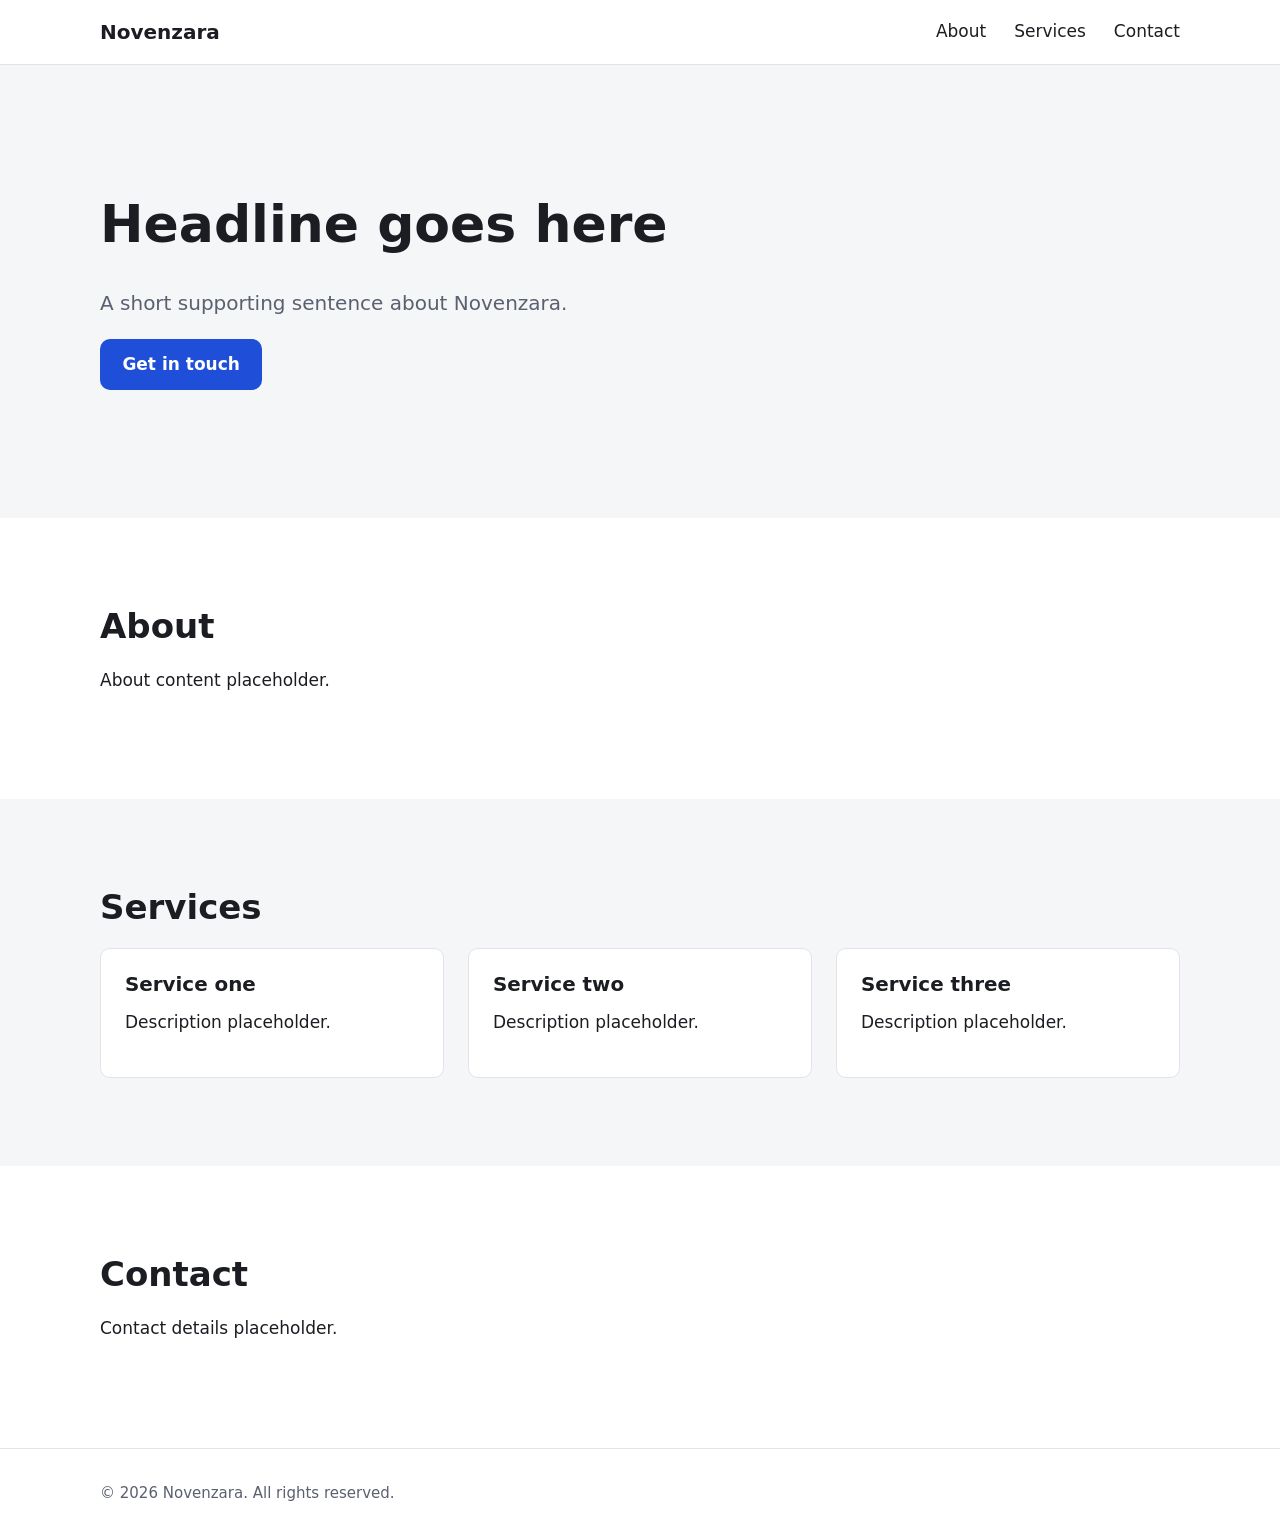
==== index.html @ 5299ceaf "Initial static site skeleton for GitHub Pages Co-Authored-By: Claude Opus 5.5 <noreply@anthropic.com" ====
<!doctype html>
<html lang="en">
<head>
  <meta charset="utf-8">
  <meta name="viewport" content="width=device-width, initial-scale=1">
  <title>Novenzara</title>
  <meta name="description" content="Novenzara — placeholder description.">
  <link rel="icon" href="assets/img/favicon.svg" type="image/svg+xml">
  <link rel="stylesheet" href="assets/css/style.css">
</head>
<body>
  <a class="skip-link" href="#main">Skip to content</a>

  <header class="site-header">
    <div class="container header-inner">
      <a class="brand" href="./">Novenzara</a>
      <button class="nav-toggle" aria-expanded="false" aria-controls="site-nav" aria-label="Toggle navigation">
        <span></span><span></span><span></span>
      </button>
      <nav id="site-nav" class="site-nav">
        <ul>
          <li><a href="#about">About</a></li>
          <li><a href="#services">Services</a></li>
          <li><a href="#contact">Contact</a></li>
        </ul>
      </nav>
    </div>
  </header>

  <main id="main">
    <section class="hero">
      <div class="container">
        <h1>Headline goes here</h1>
        <p class="lead">A short supporting sentence about Novenzara.</p>
        <a class="button" href="#contact">Get in touch</a>
      </div>
    </section>

    <section id="about" class="section">
      <div class="container">
        <h2>About</h2>
        <p>About content placeholder.</p>
      </div>
    </section>

    <section id="services" class="section section-alt">
      <div class="container">
        <h2>Services</h2>
        <div class="grid">
          <article class="card"><h3>Service one</h3><p>Description placeholder.</p></article>
          <article class="card"><h3>Service two</h3><p>Description placeholder.</p></article>
          <article class="card"><h3>Service three</h3><p>Description placeholder.</p></article>
        </div>
      </div>
    </section>

    <section id="contact" class="section">
      <div class="container">
        <h2>Contact</h2>
        <p>Contact details placeholder.</p>
      </div>
    </section>
  </main>

  <footer class="site-footer">
    <div class="container">
      <p>&copy; <span id="year"></span> Novenzara. All rights reserved.</p>
    </div>
  </footer>

  <script src="assets/js/main.js" defer></script>
</body>
</html>
---- assets/css/style.css ----
/* ---------- Design tokens ---------- */
:root {
  --color-bg: #ffffff;
  --color-bg-alt: #f5f6f8;
  --color-text: #1b1d22;
  --color-muted: #5b6070;
  --color-primary: #1f4fd8;
  --color-primary-contrast: #ffffff;
  --color-border: #e2e4ea;

  --font-sans: system-ui, -apple-system, "Segoe UI", Roboto, "Helvetica Neue", Arial, sans-serif;
  --max-width: 1120px;
  --gutter: 1.25rem;
  --radius: 10px;
  --header-height: 64px;
}

/* ---------- Base ---------- */
*, *::before, *::after { box-sizing: border-box; }
html { scroll-behavior: smooth; scroll-padding-top: var(--header-height); }
body {
  margin: 0;
  font-family: var(--font-sans);
  font-size: 1.0625rem;
  line-height: 1.6;
  color: var(--color-text);
  background: var(--color-bg);
}
img { max-width: 100%; height: auto; display: block; }
a { color: var(--color-primary); }
h1, h2, h3 { line-height: 1.2; margin: 0 0 0.6em; }
h1 { font-size: clamp(2rem, 5vw, 3.25rem); }
h2 { font-size: clamp(1.5rem, 3vw, 2.125rem); }
p { margin: 0 0 1em; }

.container { max-width: var(--max-width); margin: 0 auto; padding: 0 var(--gutter); }

.skip-link {
  position: absolute; left: -9999px; top: 0;
  background: var(--color-primary); color: var(--color-primary-contrast);
  padding: 0.5rem 1rem; z-index: 100;
}
.skip-link:focus { left: 0; }

/* ---------- Header / nav ---------- */
.site-header {
  position: sticky; top: 0; z-index: 50;
  background: rgba(255, 255, 255, 0.92);
  backdrop-filter: blur(8px);
  border-bottom: 1px solid var(--color-border);
}
.header-inner { display: flex; align-items: center; justify-content: space-between; height: var(--header-height); }
.brand { font-weight: 700; font-size: 1.25rem; color: var(--color-text); text-decoration: none; }
.site-nav ul { display: flex; gap: 1.75rem; list-style: none; margin: 0; padding: 0; }
.site-nav a { color: var(--color-text); text-decoration: none; font-weight: 500; }
.site-nav a:hover { color: var(--color-primary); }

.nav-toggle { display: none; background: none; border: 0; padding: 0.5rem; cursor: pointer; }
.nav-toggle span { display: block; width: 22px; height: 2px; margin: 5px 0; background: var(--color-text); }

@media (max-width: 720px) {
  .nav-toggle { display: block; }
  .site-nav {
    position: absolute; top: var(--header-height); left: 0; right: 0;
    background: var(--color-bg); border-bottom: 1px solid var(--color-border);
    display: none;
  }
  .site-nav.is-open { display: block; }
  .site-nav ul { flex-direction: column; gap: 0; padding: 0.5rem var(--gutter) 1rem; }
  .site-nav li a { display: block; padding: 0.6rem 0; }
}

/* ---------- Sections ---------- */
.hero { padding: clamp(4rem, 10vw, 8rem) 0; background: var(--color-bg-alt); }
.lead { font-size: 1.25rem; color: var(--color-muted); max-width: 40rem; }
.section { padding: clamp(3rem, 7vw, 5.5rem) 0; }
.section-alt { background: var(--color-bg-alt); }

.grid { display: grid; gap: 1.5rem; grid-template-columns: repeat(auto-fit, minmax(240px, 1fr)); }
.card {
  background: var(--color-bg); border: 1px solid var(--color-border);
  border-radius: var(--radius); padding: 1.5rem;
}

.button {
  display: inline-block; padding: 0.75rem 1.4rem;
  background: var(--color-primary); color: var(--color-primary-contrast);
  border-radius: var(--radius); text-decoration: none; font-weight: 600;
}
.button:hover { filter: brightness(1.08); }

/* ---------- Footer ---------- */
.site-footer { padding: 2rem 0; border-top: 1px solid var(--color-border); color: var(--color-muted); font-size: 0.9375rem; }
.site-footer p { margin: 0; }

.not-found { text-align: center; min-height: 70vh; display: flex; align-items: center; }
.not-found .lead { margin-left: auto; margin-right: auto; }
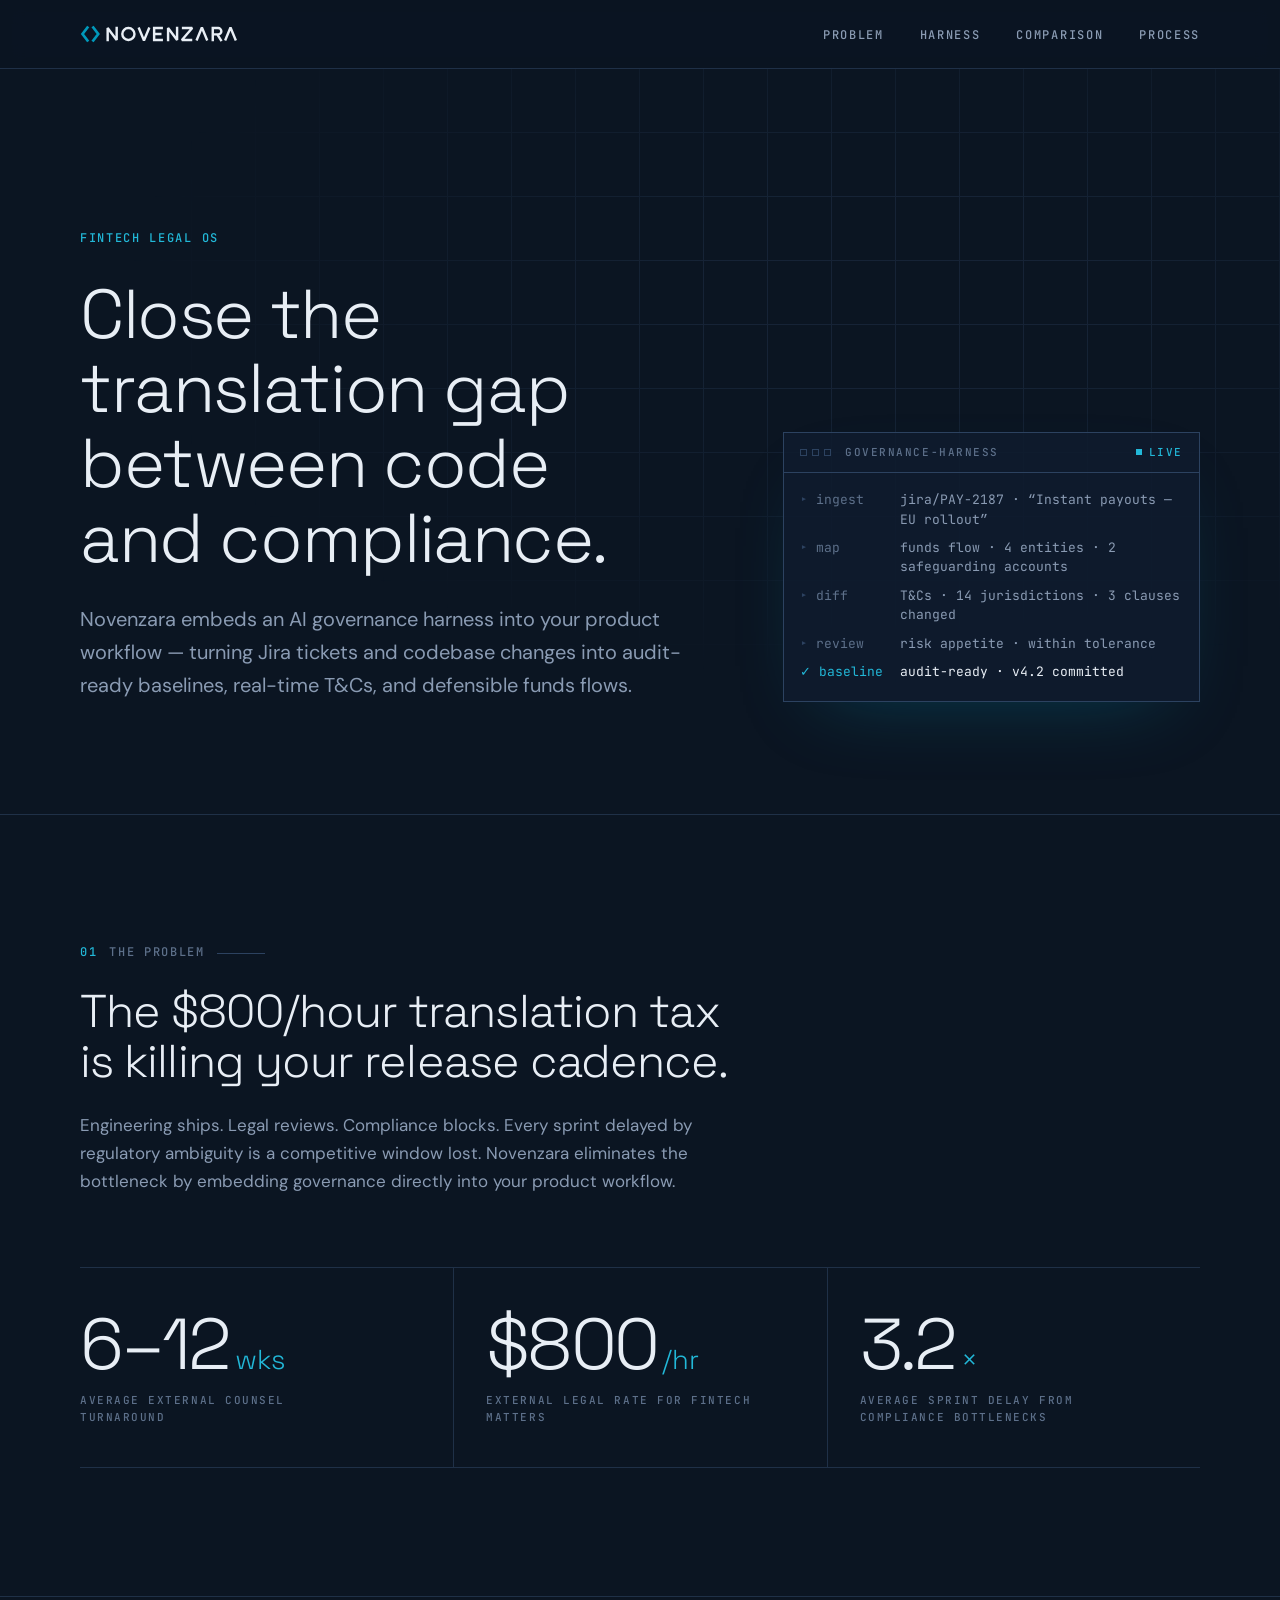
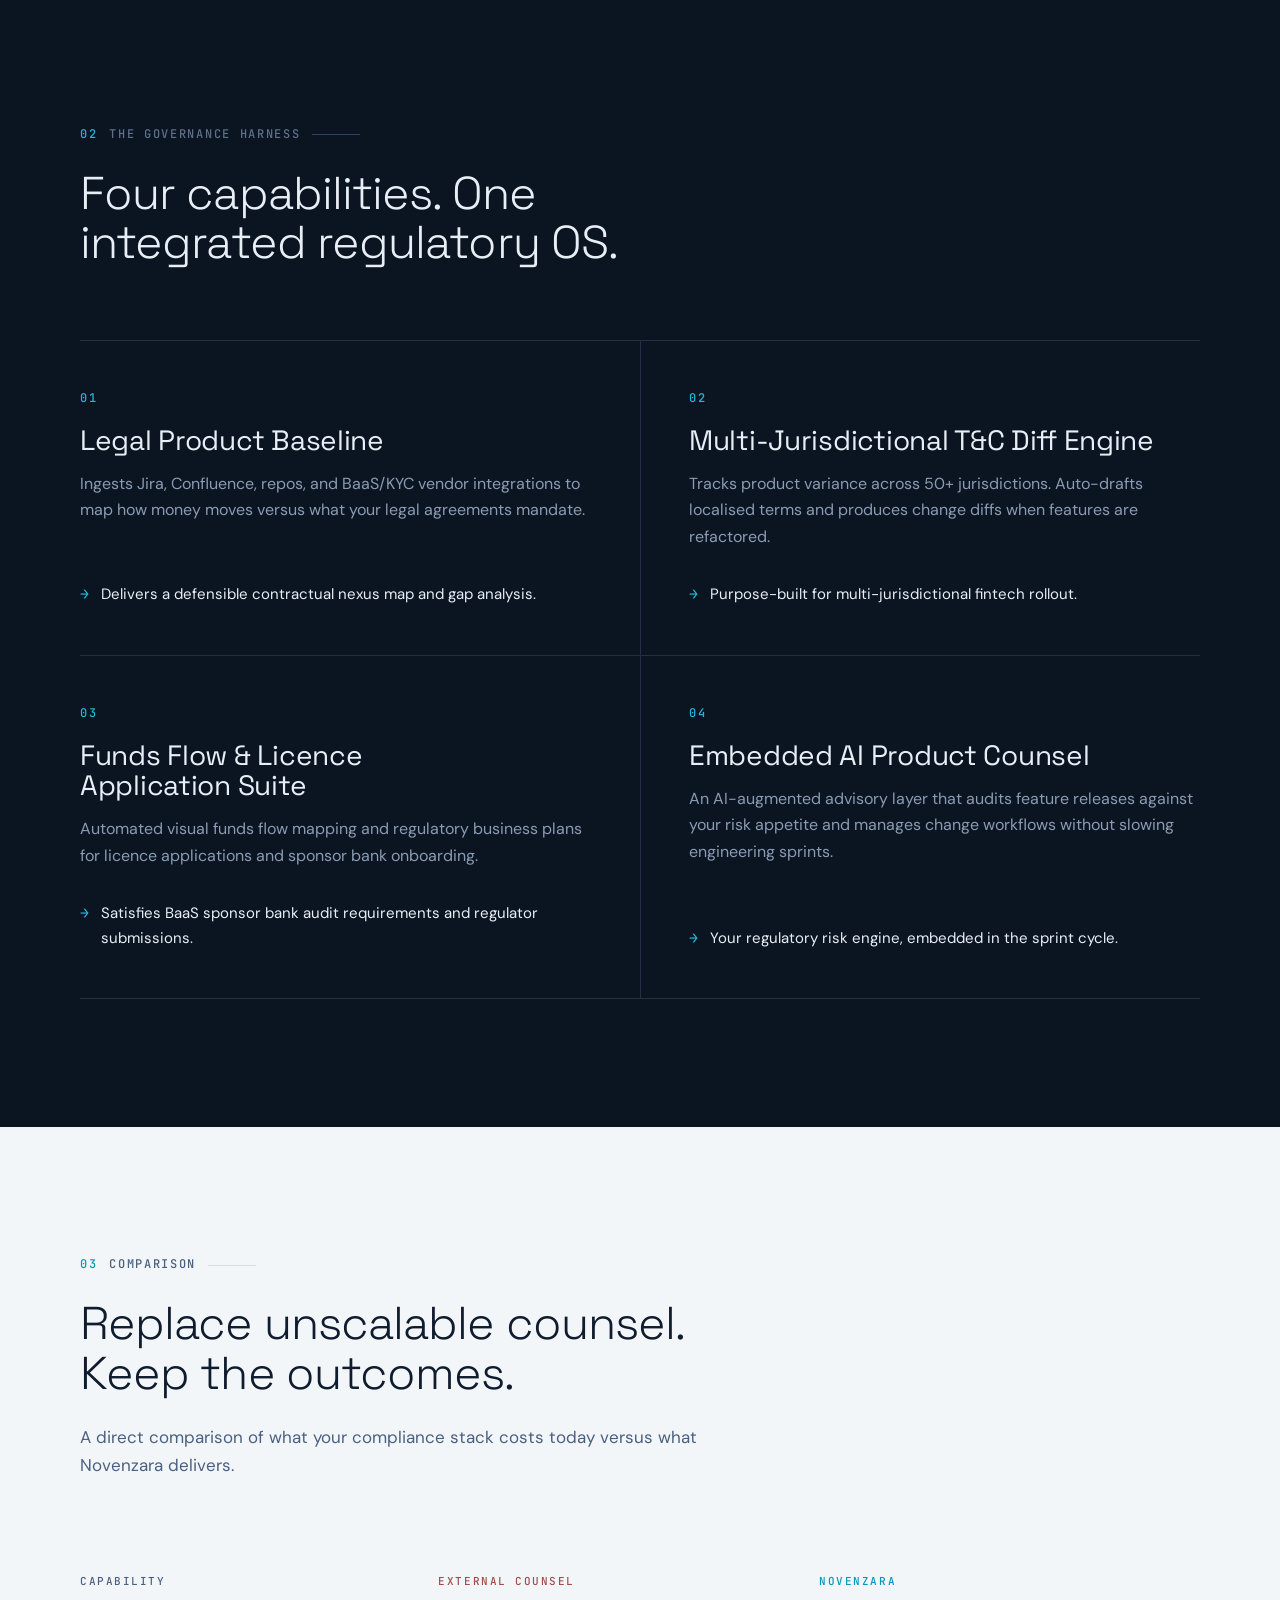
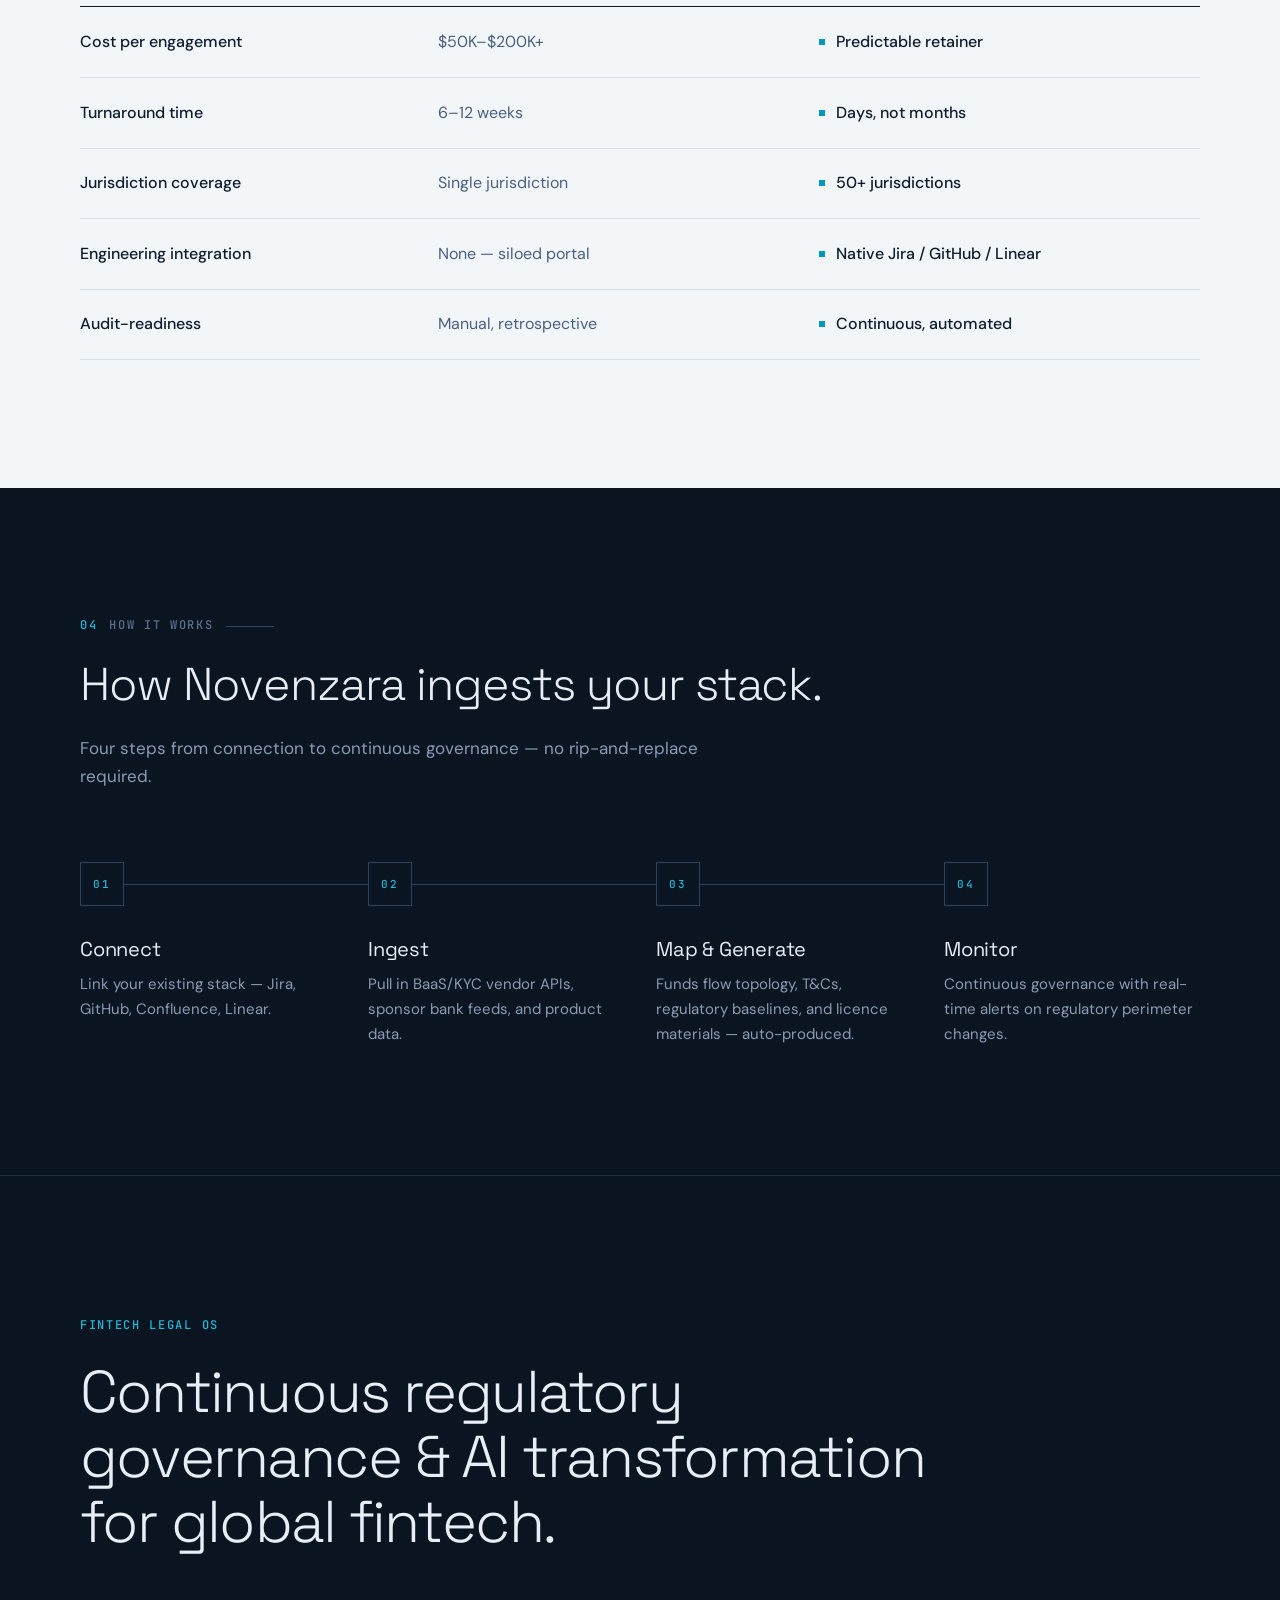
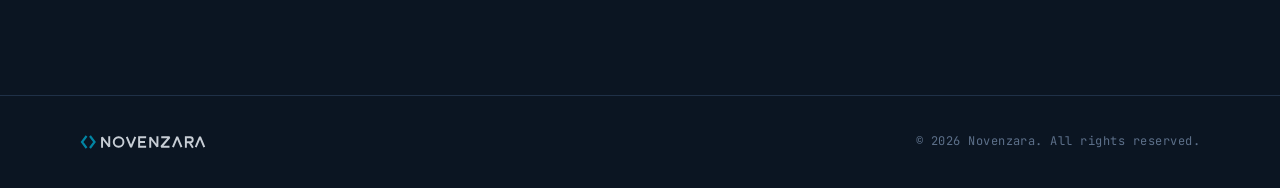
==== commit 2ea05832: "Build out Fintech Legal OS homepage Industrial, minimalist single page in the Novenzara brand: hero " ====
--- a/index.html
+++ b/index.html
@@ -3,68 +3,212 @@
 <head>
   <meta charset="utf-8">
   <meta name="viewport" content="width=device-width, initial-scale=1">
-  <title>Novenzara</title>
-  <meta name="description" content="Novenzara — placeholder description.">
+  <title>Novenzara — Fintech Legal OS &amp; Regulatory Governance</title>
+  <meta name="description" content="Novenzara embeds an AI governance harness into your product workflow — turning Jira tickets and codebase changes into audit-ready baselines, real-time T&amp;Cs, and defensible funds flows.">
+  <link rel="canonical" href="https://novenzara.com/">
+  <meta name="theme-color" content="#0b1522">
+
+  <meta property="og:type" content="website">
+  <meta property="og:url" content="https://novenzara.com/">
+  <meta property="og:title" content="Novenzara — Fintech Legal OS">
+  <meta property="og:description" content="Close the translation gap between code and compliance.">
+
   <link rel="icon" href="assets/img/favicon.svg" type="image/svg+xml">
+  <link rel="preconnect" href="https://fonts.googleapis.com">
+  <link rel="preconnect" href="https://fonts.gstatic.com" crossorigin>
+  <link rel="stylesheet" href="https://fonts.googleapis.com/css2?family=DM+Sans:opsz,wght@9..40,400;9..40,500&family=JetBrains+Mono:wght@400;500&family=Space+Grotesk:wght@300;400;500&display=swap">
   <link rel="stylesheet" href="assets/css/style.css">
+  <script>document.documentElement.classList.add('js')</script>
 </head>
 <body>
   <a class="skip-link" href="#main">Skip to content</a>
 
   <header class="site-header">
     <div class="container header-inner">
-      <a class="brand" href="./">Novenzara</a>
+      <a class="brand" href="./" aria-label="Novenzara home">
+        <img src="assets/img/logo.svg" alt="Novenzara" width="158" height="20">
+      </a>
       <button class="nav-toggle" aria-expanded="false" aria-controls="site-nav" aria-label="Toggle navigation">
-        <span></span><span></span><span></span>
+        <span></span><span></span>
       </button>
-      <nav id="site-nav" class="site-nav">
+      <nav id="site-nav" class="site-nav" aria-label="Primary">
         <ul>
-          <li><a href="#about">About</a></li>
-          <li><a href="#services">Services</a></li>
-          <li><a href="#contact">Contact</a></li>
+          <li><a href="#problem">Problem</a></li>
+          <li><a href="#harness">Harness</a></li>
+          <li><a href="#comparison">Comparison</a></li>
+          <li><a href="#process">Process</a></li>
         </ul>
       </nav>
     </div>
   </header>
 
   <main id="main">
+    <!-- Hero -->
     <section class="hero">
-      <div class="container">
-        <h1>Headline goes here</h1>
-        <p class="lead">A short supporting sentence about Novenzara.</p>
-        <a class="button" href="#contact">Get in touch</a>
-      </div>
-    </section>
-
-    <section id="about" class="section">
-      <div class="container">
-        <h2>About</h2>
-        <p>About content placeholder.</p>
-      </div>
-    </section>
-
-    <section id="services" class="section section-alt">
-      <div class="container">
-        <h2>Services</h2>
-        <div class="grid">
-          <article class="card"><h3>Service one</h3><p>Description placeholder.</p></article>
-          <article class="card"><h3>Service two</h3><p>Description placeholder.</p></article>
-          <article class="card"><h3>Service three</h3><p>Description placeholder.</p></article>
+      <div class="container hero-inner">
+        <div class="hero-copy">
+          <p class="eyebrow">Fintech Legal OS</p>
+          <h1>Close the translation gap between code and compliance.</h1>
+          <p class="lead">Novenzara embeds an AI governance harness into your product workflow — turning Jira tickets and codebase changes into audit-ready baselines, real-time T&amp;Cs, and defensible funds flows.</p>
         </div>
-      </div>
-    </section>
-
-    <section id="contact" class="section">
-      <div class="container">
-        <h2>Contact</h2>
-        <p>Contact details placeholder.</p>
+
+        <figure class="console reveal" aria-label="Illustration: the governance harness processing a product change">
+          <div class="console-bar">
+            <span class="console-dots" aria-hidden="true"><i></i><i></i><i></i></span>
+            <span>governance-harness</span>
+            <span class="console-status">live</span>
+          </div>
+          <ol class="console-log">
+            <li><span class="tag">ingest</span><span>jira/PAY-2187 · “Instant payouts — EU rollout”</span></li>
+            <li><span class="tag">map</span><span>funds flow · 4 entities · 2 safeguarding accounts</span></li>
+            <li><span class="tag">diff</span><span>T&amp;Cs · 14 jurisdictions · 3 clauses changed</span></li>
+            <li><span class="tag">review</span><span>risk appetite · within tolerance</span></li>
+            <li class="ok"><span class="tag">baseline</span><span>audit-ready · v4.2 committed</span></li>
+          </ol>
+        </figure>
+      </div>
+    </section>
+
+    <!-- 01 Problem -->
+    <section id="problem" class="section">
+      <div class="container">
+        <header class="section-head reveal">
+          <p class="index"><span>01</span> The problem</p>
+          <h2>The $800/hour translation tax is killing your release cadence.</h2>
+          <p class="section-lead">Engineering ships. Legal reviews. Compliance blocks. Every sprint delayed by regulatory ambiguity is a competitive window lost. Novenzara eliminates the bottleneck by embedding governance directly into your product workflow.</p>
+        </header>
+
+        <dl class="stats reveal">
+          <div class="stat">
+            <dt>Average external counsel turnaround</dt>
+            <dd>6–12<small>wks</small></dd>
+          </div>
+          <div class="stat">
+            <dt>External legal rate for fintech matters</dt>
+            <dd>$800<small>/hr</small></dd>
+          </div>
+          <div class="stat">
+            <dt>Average sprint delay from compliance bottlenecks</dt>
+            <dd>3.2<small>×</small></dd>
+          </div>
+        </dl>
+      </div>
+    </section>
+
+    <!-- 02 Harness -->
+    <section id="harness" class="section section-rule">
+      <div class="container">
+        <header class="section-head reveal">
+          <p class="index"><span>02</span> The governance harness</p>
+          <h2>Four capabilities. One integrated regulatory OS.</h2>
+        </header>
+
+        <div class="capabilities">
+          <article class="capability reveal">
+            <p class="cap-num">01</p>
+            <h3>Legal Product Baseline</h3>
+            <p>Ingests Jira, Confluence, repos, and BaaS/KYC vendor integrations to map how money moves versus what your legal agreements mandate.</p>
+            <p class="outcome">Delivers a defensible contractual nexus map and gap analysis.</p>
+          </article>
+          <article class="capability reveal">
+            <p class="cap-num">02</p>
+            <h3>Multi-Jurisdictional T&amp;C Diff Engine</h3>
+            <p>Tracks product variance across 50+ jurisdictions. Auto-drafts localised terms and produces change diffs when features are refactored.</p>
+            <p class="outcome">Purpose-built for multi-jurisdictional fintech rollout.</p>
+          </article>
+          <article class="capability reveal">
+            <p class="cap-num">03</p>
+            <h3>Funds Flow &amp; Licence Application Suite</h3>
+            <p>Automated visual funds flow mapping and regulatory business plans for licence applications and sponsor bank onboarding.</p>
+            <p class="outcome">Satisfies BaaS sponsor bank audit requirements and regulator submissions.</p>
+          </article>
+          <article class="capability reveal">
+            <p class="cap-num">04</p>
+            <h3>Embedded AI Product Counsel</h3>
+            <p>An AI-augmented advisory layer that audits feature releases against your risk appetite and manages change workflows without slowing engineering sprints.</p>
+            <p class="outcome">Your regulatory risk engine, embedded in the sprint cycle.</p>
+          </article>
+        </div>
+      </div>
+    </section>
+
+    <!-- 03 Comparison -->
+    <section id="comparison" class="section section-light">
+      <div class="container">
+        <header class="section-head reveal">
+          <p class="index"><span>03</span> Comparison</p>
+          <h2>Replace unscalable counsel. Keep the outcomes.</h2>
+          <p class="section-lead">A direct comparison of what your compliance stack costs today versus what Novenzara delivers.</p>
+        </header>
+
+        <div class="table-wrap reveal">
+          <table class="compare">
+            <thead>
+              <tr>
+                <th scope="col">Capability</th>
+                <th scope="col" class="col-ext">External counsel</th>
+                <th scope="col" class="col-nz">Novenzara</th>
+              </tr>
+            </thead>
+            <tbody>
+              <tr><th scope="row">Cost per engagement</th><td class="col-ext" data-label="External counsel">$50K–$200K+</td><td class="col-nz" data-label="Novenzara">Predictable retainer</td></tr>
+              <tr><th scope="row">Turnaround time</th><td class="col-ext" data-label="External counsel">6–12 weeks</td><td class="col-nz" data-label="Novenzara">Days, not months</td></tr>
+              <tr><th scope="row">Jurisdiction coverage</th><td class="col-ext" data-label="External counsel">Single jurisdiction</td><td class="col-nz" data-label="Novenzara">50+ jurisdictions</td></tr>
+              <tr><th scope="row">Engineering integration</th><td class="col-ext" data-label="External counsel">None — siloed portal</td><td class="col-nz" data-label="Novenzara">Native Jira / GitHub / Linear</td></tr>
+              <tr><th scope="row">Audit-readiness</th><td class="col-ext" data-label="External counsel">Manual, retrospective</td><td class="col-nz" data-label="Novenzara">Continuous, automated</td></tr>
+            </tbody>
+          </table>
+        </div>
+      </div>
+    </section>
+
+    <!-- 04 Process -->
+    <section id="process" class="section">
+      <div class="container">
+        <header class="section-head reveal">
+          <p class="index"><span>04</span> How it works</p>
+          <h2>How Novenzara ingests your stack.</h2>
+          <p class="section-lead">Four steps from connection to continuous governance — no rip-and-replace required.</p>
+        </header>
+
+        <ol class="steps reveal">
+          <li class="step">
+            <span class="step-num">01</span>
+            <h3>Connect</h3>
+            <p>Link your existing stack — Jira, GitHub, Confluence, Linear.</p>
+          </li>
+          <li class="step">
+            <span class="step-num">02</span>
+            <h3>Ingest</h3>
+            <p>Pull in BaaS/KYC vendor APIs, sponsor bank feeds, and product data.</p>
+          </li>
+          <li class="step">
+            <span class="step-num">03</span>
+            <h3>Map &amp; Generate</h3>
+            <p>Funds flow topology, T&amp;Cs, regulatory baselines, and licence materials — auto-produced.</p>
+          </li>
+          <li class="step">
+            <span class="step-num">04</span>
+            <h3>Monitor</h3>
+            <p>Continuous governance with real-time alerts on regulatory perimeter changes.</p>
+          </li>
+        </ol>
+      </div>
+    </section>
+
+    <!-- Closing statement -->
+    <section class="closing section-rule">
+      <div class="container reveal">
+        <p class="eyebrow">Fintech Legal OS</p>
+        <p class="closing-statement">Continuous regulatory governance &amp; AI transformation for global fintech.</p>
       </div>
     </section>
   </main>
 
   <footer class="site-footer">
-    <div class="container">
-      <p>&copy; <span id="year"></span> Novenzara. All rights reserved.</p>
+    <div class="container footer-inner">
+      <img src="assets/img/logo.svg" alt="Novenzara" width="126" height="16">
+      <p>&copy; <span id="year">2026</span> Novenzara. All rights reserved.</p>
     </div>
   </footer>
 
--- a/assets/css/style.css
+++ b/assets/css/style.css
@@ -1,97 +1,334 @@
 /* ---------- Design tokens ---------- */
 :root {
-  --color-bg: #ffffff;
-  --color-bg-alt: #f5f6f8;
-  --color-text: #1b1d22;
-  --color-muted: #5b6070;
-  --color-primary: #1f4fd8;
-  --color-primary-contrast: #ffffff;
-  --color-border: #e2e4ea;
-
-  --font-sans: system-ui, -apple-system, "Segoe UI", Roboto, "Helvetica Neue", Arial, sans-serif;
-  --max-width: 1120px;
-  --gutter: 1.25rem;
-  --radius: 10px;
-  --header-height: 64px;
+  --ink: #0b1522;          /* page background */
+  --ink-2: #0f1c2e;        /* brand navy, raised surfaces */
+  --ink-3: #142438;
+  --line: #1f3047;         /* hairlines on dark */
+  --line-strong: #2c4260;
+  --text: #e8eef5;
+  --text-muted: #8a9bb3;
+  --text-dim: #5d708a;
+  --accent: #0099bb;       /* brand cyan */
+  --accent-bright: #22b8d8;
+  --warn: #c86a6a;
+
+  --paper: #f3f6f9;        /* light section */
+  --paper-line: #d5dee8;
+  --paper-text: #0f1c2e;
+  --paper-muted: #4a6080;
+
+  --font-display: "Space Grotesk", system-ui, sans-serif;
+  --font-body: "DM Sans", system-ui, -apple-system, "Segoe UI", sans-serif;
+  --font-mono: "JetBrains Mono", ui-monospace, SFMono-Regular, Menlo, monospace;
+
+  --max-width: 1200px;
+  --gutter: clamp(1rem, 4vw, 2.5rem);
+  --header-height: 68px;
+  --ease: cubic-bezier(.2, .7, .2, 1);
 }
 
 /* ---------- Base ---------- */
 *, *::before, *::after { box-sizing: border-box; }
-html { scroll-behavior: smooth; scroll-padding-top: var(--header-height); }
+html { scroll-behavior: smooth; scroll-padding-top: var(--header-height); -webkit-text-size-adjust: 100%; }
 body {
   margin: 0;
-  font-family: var(--font-sans);
-  font-size: 1.0625rem;
-  line-height: 1.6;
-  color: var(--color-text);
-  background: var(--color-bg);
+  font-family: var(--font-body);
+  font-size: 1rem;
+  line-height: 1.65;
+  color: var(--text);
+  background: var(--ink);
+  -webkit-font-smoothing: antialiased;
+  -moz-osx-font-smoothing: grayscale;
 }
 img { max-width: 100%; height: auto; display: block; }
-a { color: var(--color-primary); }
-h1, h2, h3 { line-height: 1.2; margin: 0 0 0.6em; }
-h1 { font-size: clamp(2rem, 5vw, 3.25rem); }
-h2 { font-size: clamp(1.5rem, 3vw, 2.125rem); }
-p { margin: 0 0 1em; }
+a { color: inherit; }
+h1, h2, h3 {
+  font-family: var(--font-display);
+  font-weight: 400;
+  letter-spacing: -0.02em;
+  line-height: 1.08;
+  margin: 0;
+  text-wrap: balance;
+}
+h1 { font-size: clamp(2.5rem, 5.4vw, 4.5rem); font-weight: 300; }
+h2 { font-size: clamp(1.75rem, 3.6vw, 2.875rem); font-weight: 300; }
+h3 { font-size: 1.25rem; letter-spacing: -0.01em; }
+p { margin: 0; }
+::selection { background: var(--accent); color: #fff; }
 
 .container { max-width: var(--max-width); margin: 0 auto; padding: 0 var(--gutter); }
 
 .skip-link {
-  position: absolute; left: -9999px; top: 0;
-  background: var(--color-primary); color: var(--color-primary-contrast);
-  padding: 0.5rem 1rem; z-index: 100;
+  position: absolute; left: -9999px; top: 0; z-index: 100;
+  background: var(--accent); color: #fff; padding: .5rem 1rem;
 }
 .skip-link:focus { left: 0; }
-
-/* ---------- Header / nav ---------- */
+:focus-visible { outline: 2px solid var(--accent-bright); outline-offset: 3px; }
+
+/* Shared label style: uppercase mono with tracking */
+.eyebrow, .index, .cap-num, .step-num, .stat dt, .compare thead th, .console-bar, .site-nav a {
+  font-family: var(--font-mono);
+  font-size: .75rem;
+  font-weight: 500;
+  letter-spacing: .14em;
+  text-transform: uppercase;
+}
+.eyebrow { color: var(--accent-bright); }
+
+/* ---------- Header ---------- */
 .site-header {
   position: sticky; top: 0; z-index: 50;
-  background: rgba(255, 255, 255, 0.92);
-  backdrop-filter: blur(8px);
-  border-bottom: 1px solid var(--color-border);
+  background: rgba(11, 21, 34, .82);
+  backdrop-filter: saturate(140%) blur(12px);
+  -webkit-backdrop-filter: saturate(140%) blur(12px);
+  border-bottom: 1px solid var(--line);
 }
 .header-inner { display: flex; align-items: center; justify-content: space-between; height: var(--header-height); }
-.brand { font-weight: 700; font-size: 1.25rem; color: var(--color-text); text-decoration: none; }
-.site-nav ul { display: flex; gap: 1.75rem; list-style: none; margin: 0; padding: 0; }
-.site-nav a { color: var(--color-text); text-decoration: none; font-weight: 500; }
-.site-nav a:hover { color: var(--color-primary); }
-
-.nav-toggle { display: none; background: none; border: 0; padding: 0.5rem; cursor: pointer; }
-.nav-toggle span { display: block; width: 22px; height: 2px; margin: 5px 0; background: var(--color-text); }
-
-@media (max-width: 720px) {
+.brand img { height: 20px; width: auto; }
+
+.site-nav ul { display: flex; gap: 2.25rem; list-style: none; margin: 0; padding: 0; }
+.site-nav a { color: var(--text-muted); text-decoration: none; transition: color .2s; }
+.site-nav a:hover { color: var(--text); }
+
+.nav-toggle { display: none; background: none; border: 0; padding: .75rem .25rem; cursor: pointer; }
+.nav-toggle span { display: block; width: 22px; height: 1.5px; background: var(--text); transition: transform .25s var(--ease); }
+.nav-toggle span + span { margin-top: 6px; }
+.nav-toggle[aria-expanded="true"] span:first-child { transform: translateY(3.75px) rotate(45deg); }
+.nav-toggle[aria-expanded="true"] span:last-child { transform: translateY(-3.75px) rotate(-45deg); }
+
+@media (max-width: 760px) {
   .nav-toggle { display: block; }
   .site-nav {
     position: absolute; top: var(--header-height); left: 0; right: 0;
-    background: var(--color-bg); border-bottom: 1px solid var(--color-border);
+    background: var(--ink); border-bottom: 1px solid var(--line);
     display: none;
   }
   .site-nav.is-open { display: block; }
-  .site-nav ul { flex-direction: column; gap: 0; padding: 0.5rem var(--gutter) 1rem; }
-  .site-nav li a { display: block; padding: 0.6rem 0; }
-}
+  .site-nav ul { flex-direction: column; gap: 0; padding: .5rem var(--gutter) 1.25rem; }
+  .site-nav li a { display: block; padding: .85rem 0; border-bottom: 1px solid var(--line); }
+  .site-nav li:last-child a { border-bottom: 0; }
+}
+
+/* ---------- Hero ---------- */
+.hero {
+  position: relative;
+  padding: clamp(5rem, 13vw, 10rem) 0 clamp(4rem, 9vw, 7rem);
+  border-bottom: 1px solid var(--line);
+  overflow: hidden;
+  isolation: isolate;
+}
+/* Engineering grid, fading out toward the bottom */
+.hero::before {
+  content: ""; position: absolute; inset: 0; z-index: -1;
+  background-image:
+    linear-gradient(var(--line) 1px, transparent 1px),
+    linear-gradient(90deg, var(--line) 1px, transparent 1px);
+  background-size: 64px 64px;
+  background-position: -1px -1px;
+  opacity: .55;
+  mask-image: radial-gradient(ellipse 80% 70% at 70% 30%, #000 20%, transparent 75%);
+  -webkit-mask-image: radial-gradient(ellipse 80% 70% at 70% 30%, #000 20%, transparent 75%);
+}
+.hero-inner { display: grid; gap: clamp(3rem, 6vw, 5rem); }
+.hero-copy { max-width: 46rem; }
+.hero .eyebrow { margin-bottom: 1.75rem; }
+.hero h1 { margin-bottom: 1.75rem; }
+.lead { font-size: clamp(1.0625rem, 1.6vw, 1.25rem); color: var(--text-muted); max-width: 40rem; }
+
+@media (min-width: 1040px) {
+  .hero-inner { grid-template-columns: minmax(0, 1.5fr) minmax(400px, 1fr); align-items: end; }
+}
+
+/* Console illustration */
+.console {
+  margin: 0;
+  background: rgba(15, 28, 46, .85);
+  border: 1px solid var(--line-strong);
+  font-family: var(--font-mono);
+  font-size: .8125rem;
+  line-height: 1.5;
+  box-shadow: 0 30px 80px -40px rgba(0, 153, 187, .35);
+}
+.console-bar {
+  display: flex; align-items: center; gap: .9rem;
+  padding: .7rem 1rem;
+  border-bottom: 1px solid var(--line-strong);
+  color: var(--text-dim);
+  font-size: .6875rem;
+}
+.console-dots { display: inline-flex; gap: 5px; }
+.console-dots i { width: 7px; height: 7px; border: 1px solid var(--line-strong); }
+.console-status { margin-left: auto; color: var(--accent-bright); display: inline-flex; align-items: center; gap: .45rem; }
+.console-status::before {
+  content: ""; width: 6px; height: 6px; background: var(--accent-bright);
+  animation: pulse 2s infinite;
+}
+.console-log { list-style: none; margin: 0; padding: 1.1rem 1rem 1.25rem; display: grid; gap: .55rem; }
+.console-log li { display: grid; grid-template-columns: 5.5rem 1fr; gap: .75rem; color: var(--text-muted); }
+.console-log .tag { color: var(--text-dim); }
+.console-log .tag::before { content: "▸ "; color: var(--line-strong); }
+.console-log .ok { color: var(--text); }
+.console-log .ok .tag { color: var(--accent-bright); }
+.console-log .ok .tag::before { content: "✓ "; color: var(--accent-bright); }
+
+/* Lines type in one after another once revealed */
+.js .console-log li { opacity: 0; transform: translateX(-6px); transition: opacity .4s var(--ease), transform .4s var(--ease); }
+.js .console.is-visible .console-log li { opacity: 1; transform: none; }
+.console-log li:nth-child(2) { transition-delay: .25s; }
+.console-log li:nth-child(3) { transition-delay: .5s; }
+.console-log li:nth-child(4) { transition-delay: .75s; }
+.console-log li:nth-child(5) { transition-delay: 1s; }
+
+@keyframes pulse { 50% { opacity: .25; } }
 
 /* ---------- Sections ---------- */
-.hero { padding: clamp(4rem, 10vw, 8rem) 0; background: var(--color-bg-alt); }
-.lead { font-size: 1.25rem; color: var(--color-muted); max-width: 40rem; }
-.section { padding: clamp(3rem, 7vw, 5.5rem) 0; }
-.section-alt { background: var(--color-bg-alt); }
-
-.grid { display: grid; gap: 1.5rem; grid-template-columns: repeat(auto-fit, minmax(240px, 1fr)); }
-.card {
-  background: var(--color-bg); border: 1px solid var(--color-border);
-  border-radius: var(--radius); padding: 1.5rem;
-}
-
-.button {
-  display: inline-block; padding: 0.75rem 1.4rem;
-  background: var(--color-primary); color: var(--color-primary-contrast);
-  border-radius: var(--radius); text-decoration: none; font-weight: 600;
-}
-.button:hover { filter: brightness(1.08); }
+.section { padding: clamp(5rem, 10vw, 8.5rem) 0; }
+.section-rule { border-top: 1px solid var(--line); }
+
+.section-head { max-width: 50rem; margin-bottom: clamp(3rem, 6vw, 4.5rem); }
+.index { color: var(--text-dim); margin-bottom: 1.5rem; display: flex; align-items: center; gap: .75rem; }
+.index span { color: var(--accent-bright); }
+.index::after { content: ""; height: 1px; width: 3rem; background: var(--line-strong); }
+.section-lead { margin-top: 1.5rem; color: var(--text-muted); font-size: 1.0625rem; max-width: 42rem; }
+
+/* Stats */
+.stats { display: grid; margin: 0; border-top: 1px solid var(--line); }
+.stat { padding: 2rem 0; border-bottom: 1px solid var(--line); display: flex; flex-direction: column-reverse; justify-content: flex-end; gap: .75rem; }
+.stat dt { color: var(--text-dim); font-size: .6875rem; max-width: 18rem; line-height: 1.6; }
+.stat dd {
+  margin: 0;
+  font-family: var(--font-display); font-weight: 300;
+  font-size: clamp(3rem, 6vw, 4.5rem); line-height: 1; letter-spacing: -0.04em;
+}
+.stat dd small { font-size: .38em; letter-spacing: 0; color: var(--accent-bright); margin-left: .2em; }
+
+@media (min-width: 760px) {
+  .stats { grid-template-columns: repeat(3, 1fr); border-bottom: 1px solid var(--line); }
+  .stat { padding: 2.5rem 2rem; border-bottom: 0; }
+  .stat:first-child { padding-left: 0; }
+  .stat + .stat { border-left: 1px solid var(--line); }
+}
+
+/* Capabilities */
+.capabilities { display: grid; border-top: 1px solid var(--line); }
+.capability {
+  position: relative;
+  padding: 2.5rem 0;
+  border-bottom: 1px solid var(--line);
+  display: flex; flex-direction: column; gap: 1rem;
+}
+.capability::before {
+  content: ""; position: absolute; left: 0; top: -1px; height: 1px; width: 0;
+  background: var(--accent); transition: width .6s var(--ease);
+}
+.capability:hover::before { width: 100%; }
+.cap-num { color: var(--accent-bright); }
+.capability h3 { font-size: clamp(1.375rem, 2.2vw, 1.75rem); font-weight: 400; }
+.capability p:not(.cap-num):not(.outcome) { color: var(--text-muted); max-width: 34rem; }
+.outcome {
+  margin-top: auto; padding-top: 1rem;
+  font-size: .9375rem; color: var(--text);
+  display: flex; gap: .75rem; align-items: baseline;
+}
+.outcome::before { content: "→"; color: var(--accent-bright); font-family: var(--font-mono); }
+
+@media (min-width: 860px) {
+  .capabilities { grid-template-columns: 1fr 1fr; }
+  .capability { padding: 3rem 3rem 3rem 0; }
+  .capability:nth-child(even) { padding: 3rem 0 3rem 3rem; border-left: 1px solid var(--line); }
+}
+
+/* Comparison (light section) */
+.section-light { background: var(--paper); color: var(--paper-text); }
+.section-light .index { color: var(--paper-muted); }
+.section-light .index span { color: var(--accent); }
+.section-light .index::after { background: var(--paper-line); }
+.section-light .section-lead { color: var(--paper-muted); }
+
+.table-wrap { overflow-x: auto; -webkit-overflow-scrolling: touch; }
+.compare { width: 100%; min-width: 600px; border-collapse: collapse; font-size: 1rem; }
+.compare th, .compare td { text-align: left; padding: 1.35rem 1.5rem 1.35rem 0; border-bottom: 1px solid var(--paper-line); vertical-align: top; }
+.compare thead th { font-size: .6875rem; color: var(--paper-muted); border-bottom: 1px solid var(--paper-text); padding-bottom: 1rem; }
+.compare thead .col-ext { color: #a44a4a; }
+.compare thead .col-nz { color: var(--accent); }
+.compare tbody th { font-weight: 500; width: 32%; }
+.compare .col-ext { color: var(--paper-muted); width: 34%; }
+.compare tbody .col-nz { font-weight: 500; }
+.compare tbody .col-nz::before {
+  content: ""; display: inline-block; width: 6px; height: 6px; background: var(--accent);
+  margin-right: .7rem; vertical-align: middle; transform: translateY(-1px);
+}
+
+@media (max-width: 640px) {
+  .compare { min-width: 0; }
+  .compare thead { position: absolute; width: 1px; height: 1px; overflow: hidden; clip: rect(0 0 0 0); }
+  .compare tr { display: block; padding: 1.5rem 0; border-bottom: 1px solid var(--paper-line); }
+  .compare tbody tr:first-child { border-top: 1px solid var(--paper-text); }
+  .compare th, .compare td { display: block; width: auto !important; padding: 0; border: 0; }
+  .compare tbody th { margin-bottom: .9rem; }
+  .compare td { display: grid; grid-template-columns: 8.5rem 1fr; gap: 1rem; padding: .3rem 0; }
+  .compare td::before {
+    content: attr(data-label);
+    font-family: var(--font-mono); font-size: .625rem; letter-spacing: .12em; text-transform: uppercase;
+    padding-top: .3rem;
+  }
+  .compare td.col-ext::before { color: #a44a4a; }
+  .compare td.col-nz::before { color: var(--accent); }
+  .compare tbody .col-nz::before { content: attr(data-label); display: block; width: auto; height: auto; background: none; margin: 0; transform: none; }
+}
+
+/* Process */
+.steps { list-style: none; margin: 0; padding: 0 0 0 1.375rem; display: grid; gap: 0; }
+.step { position: relative; padding: 2rem 0 2rem 3.5rem; border-left: 1px solid var(--line-strong); }
+.step:last-child { border-left-color: transparent; }
+.step-num {
+  position: absolute; left: 0; top: 2rem; transform: translateX(-50%);
+  background: var(--ink); color: var(--accent-bright);
+  border: 1px solid var(--line-strong);
+  width: 2.75rem; height: 2.75rem; display: grid; place-items: center;
+  font-size: .6875rem;
+}
+.step h3 { margin: .55rem 0 .75rem; }
+.step p { color: var(--text-muted); font-size: .9375rem; max-width: 22rem; }
+
+@media (min-width: 860px) {
+  .steps { grid-template-columns: repeat(4, 1fr); gap: 2rem; padding-left: 0; }
+  .step { padding: 4.25rem 0 0; border-left: 0; }
+  .step::before {
+    content: ""; position: absolute; top: 1.375rem; left: 2.75rem; right: -2rem;
+    height: 1px; background: var(--line-strong);
+  }
+  .step:last-child::before { display: none; }
+  .step-num { top: 0; left: 0; transform: none; }
+}
+
+/* Closing */
+.closing { padding: clamp(5rem, 11vw, 9rem) 0; }
+.closing .eyebrow { margin-bottom: 1.5rem; }
+.closing-statement {
+  font-family: var(--font-display); font-weight: 300;
+  font-size: clamp(2rem, 4.6vw, 3.75rem); line-height: 1.1; letter-spacing: -0.03em;
+  max-width: 58rem; text-wrap: balance;
+}
 
 /* ---------- Footer ---------- */
-.site-footer { padding: 2rem 0; border-top: 1px solid var(--color-border); color: var(--color-muted); font-size: 0.9375rem; }
-.site-footer p { margin: 0; }
-
-.not-found { text-align: center; min-height: 70vh; display: flex; align-items: center; }
-.not-found .lead { margin-left: auto; margin-right: auto; }
+.site-footer { border-top: 1px solid var(--line); padding: 2.25rem 0; }
+.footer-inner { display: flex; flex-wrap: wrap; gap: 1rem 2rem; align-items: center; justify-content: space-between; }
+.footer-inner img { height: 16px; width: auto; opacity: .85; }
+.site-footer p { color: var(--text-dim); font-family: var(--font-mono); font-size: .75rem; letter-spacing: .04em; }
+
+/* ---------- 404 ---------- */
+.not-found { min-height: calc(100vh - var(--header-height) - 100px); display: flex; align-items: center; }
+.not-found h1 { margin: 1.5rem 0; }
+.not-found a { color: var(--accent-bright); font-family: var(--font-mono); font-size: .8125rem; letter-spacing: .1em; text-transform: uppercase; text-decoration: none; }
+.not-found a:hover { text-decoration: underline; }
+
+/* ---------- Reveal on scroll ---------- */
+.js .reveal { opacity: 0; transform: translateY(14px); transition: opacity .7s var(--ease), transform .7s var(--ease); }
+.js .reveal.is-visible { opacity: 1; transform: none; }
+
+@media (prefers-reduced-motion: reduce) {
+  html { scroll-behavior: auto; }
+  *, *::before, *::after { animation: none !important; transition: none !important; }
+  .js .reveal, .js .console-log li { opacity: 1; transform: none; }
+}
